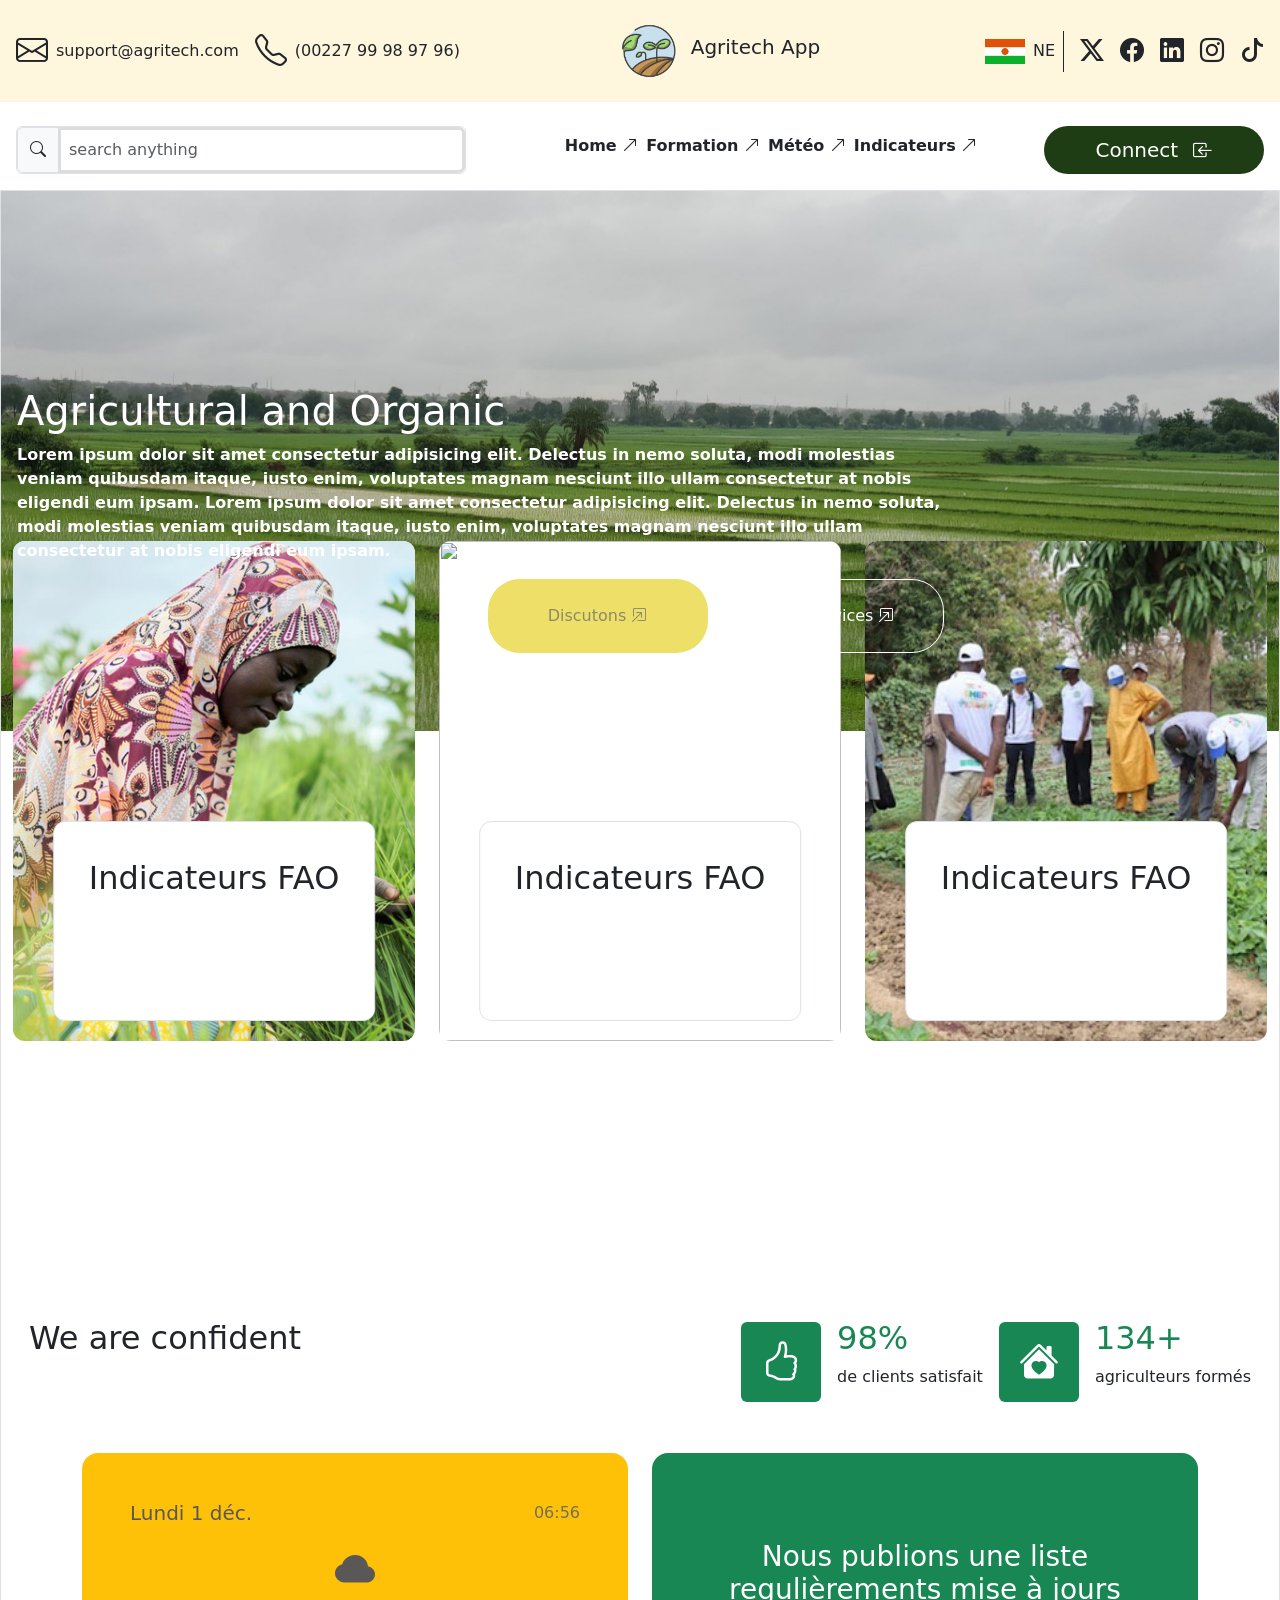
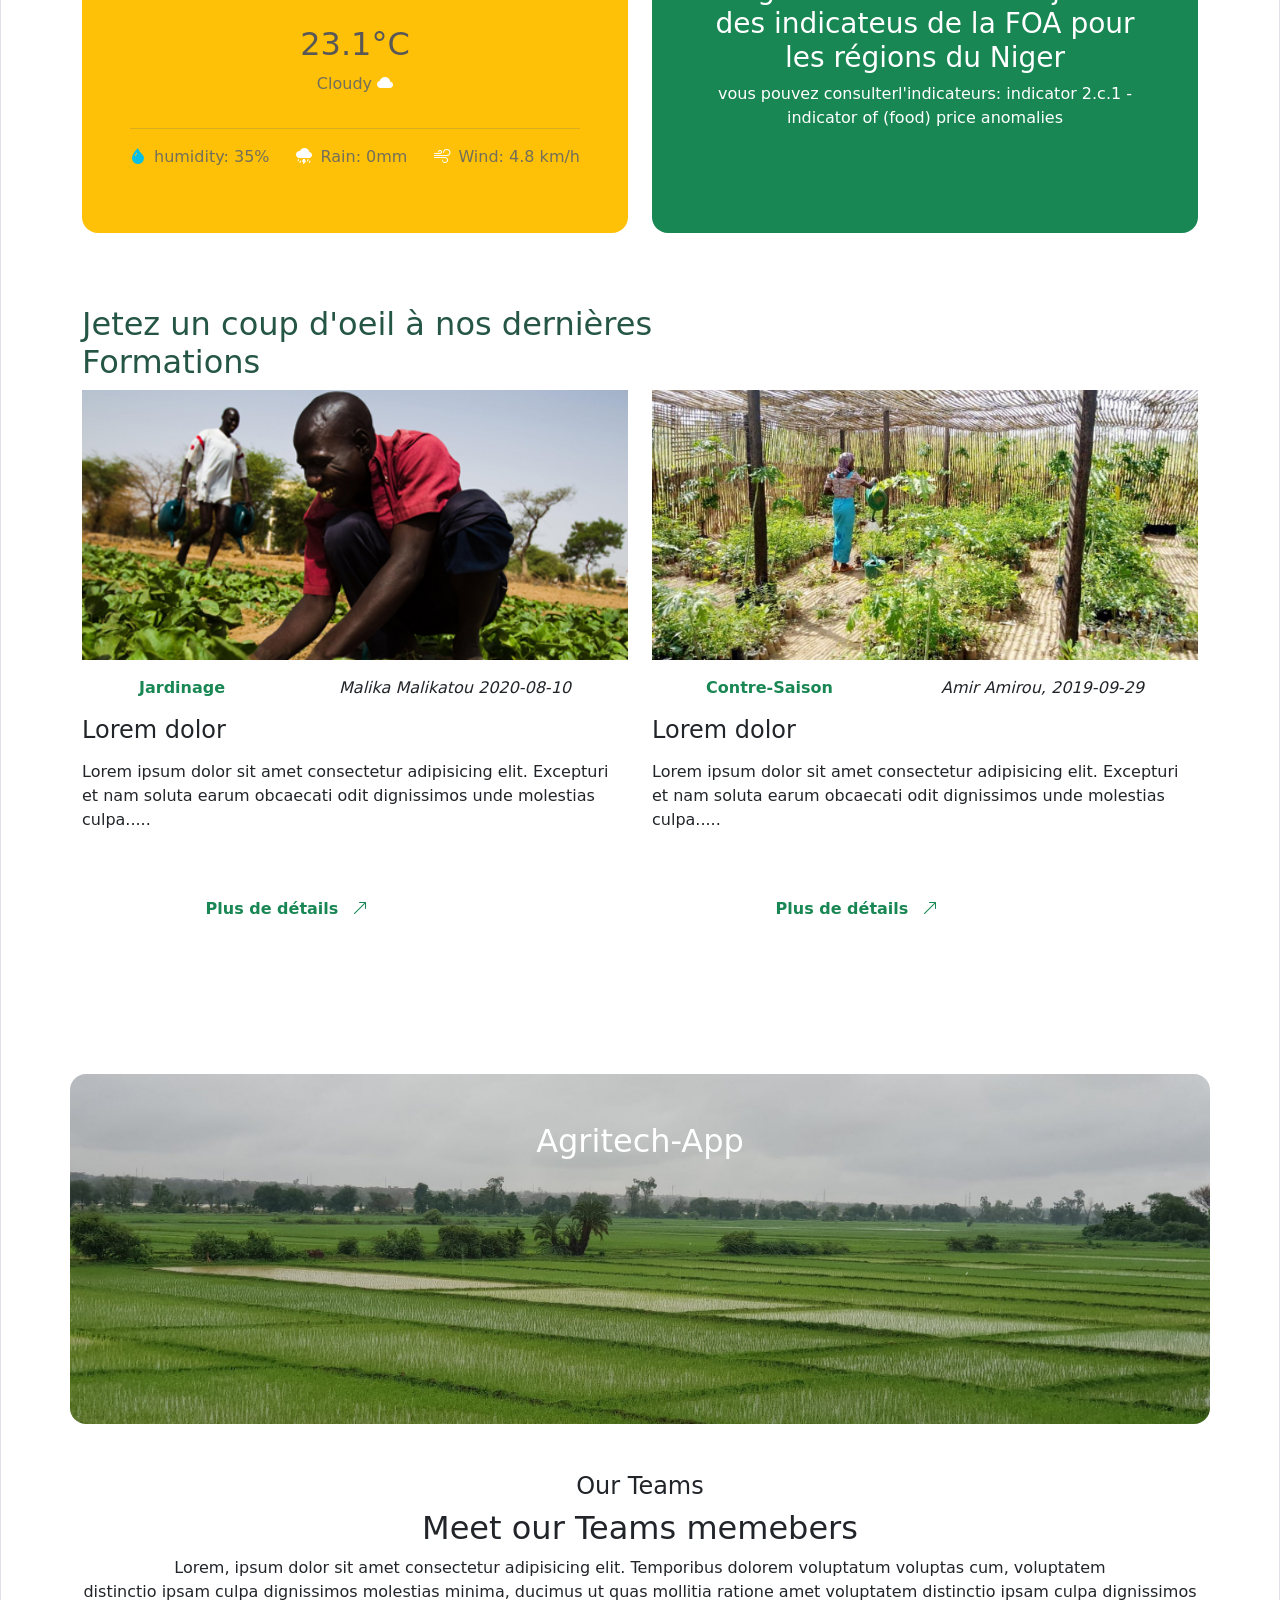
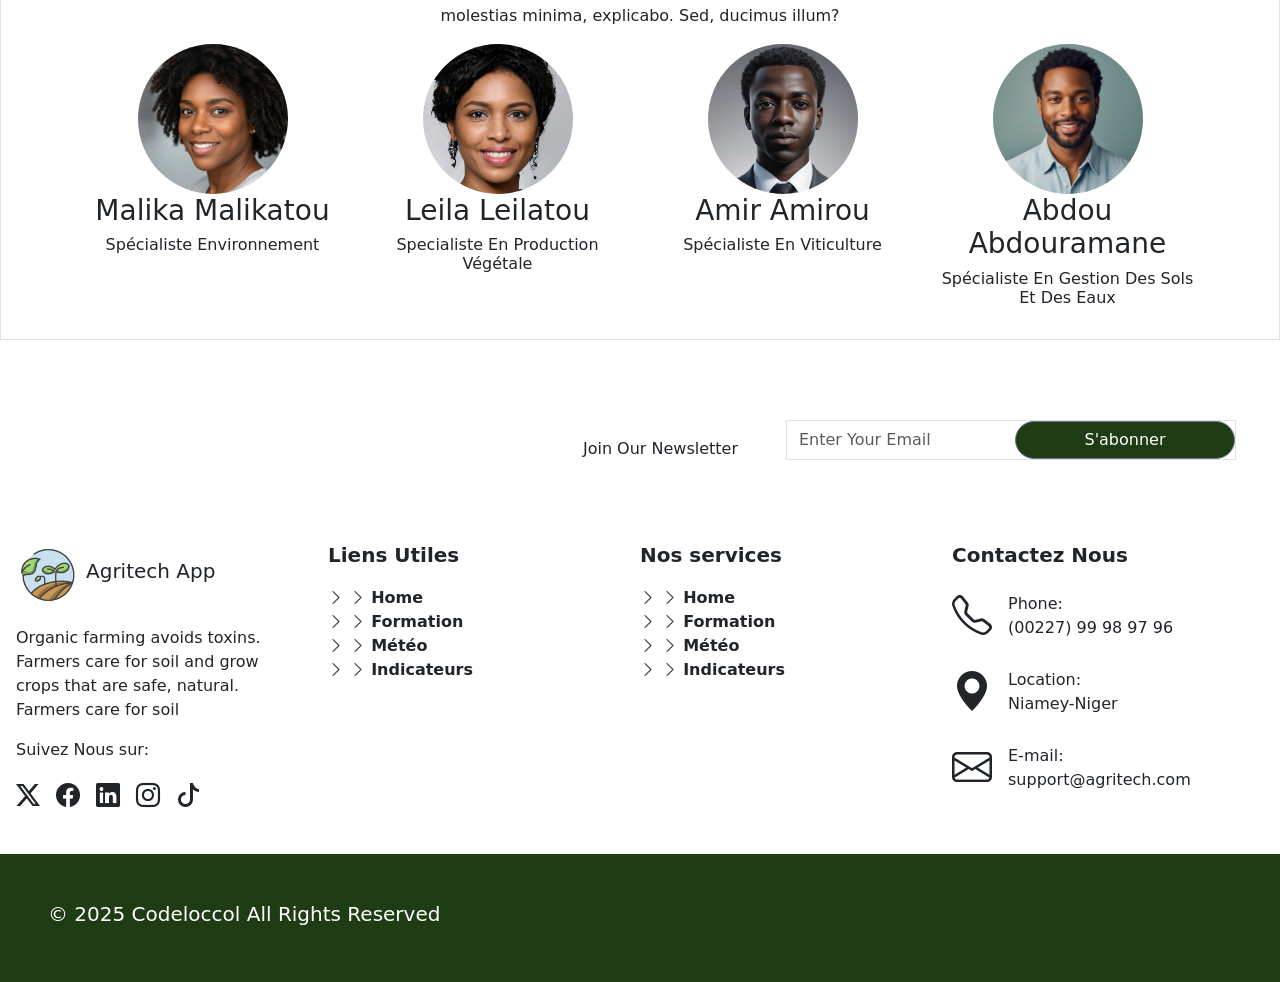
==== agritech.html @ db65aa08 "Agritech App" ====
<!DOCTYPE html>
<html lang="en">

<head>
    <meta charset="UTF-8">
    <meta name="viewport" content="width=device-width, initial-scale=1.0">
    <title>Agritech App</title>
    <link href="https://cdn.jsdelivr.net/npm/bootstrap@5.3.8/dist/css/bootstrap.min.css" rel="stylesheet"
        integrity="sha384-sRIl4kxILFvY47J16cr9ZwB07vP4J8+LH7qKQnuqkuIAvNWLzeN8tE5YBujZqJLB" crossorigin="anonymous">
    <link rel="stylesheet" href="./agritech.css">
    <link rel="stylesheet" href="https://cdn.jsdelivr.net/npm/bootstrap-icons@1.13.1/font/bootstrap-icons.min.css">
</head>

<body>
    <header class="container-fluid p-0">
        <section class="haut container-fluid d-none d-md-flex  justify-content-between align-items-center p-3">
            <div class="d-none d-lg-flex justify-content-center align-items-center gap-3">
                <div class="d-flex justify-content-center align-items-center">
                    <div class="d-flex justify-content-center align-items-center gap-2">
                        <div class="fs-2">
                            <i class="bi bi-envelope"></i>
                        </div>
                        <p class="m-0">support@agritech.com</p>
                    </div>
                </div>
                <div class="d-flex justify-content-center align-items-center">
                    <div class="d-flex justify-content-center align-items-center gap-2">
                        <i class="bi bi-telephone fs-2 "></i>
                        <p class="m-0">(00227 99 98 97 96)</p>
                    </div>
                </div>
            </div>
            <div class="d-flex justify-content-center align-items-center gap-1">
                <div class="image">
                    <img src="./agri-images/favico.png" alt="">
                </div>
                <h4 class="fs-5 fs-md-3 fs-lg-6">Agritech App</h4>
            </div>
            <div class="d-flex justify-content-center align-items-center gap-3 ">
                <div class="d-flex justify-content-center align-items-center gap-2 border-end border-dark p-2">
                    <div class="image1"><img src="./agri-images/Niger.png" alt=""></div>
                    <span>NE</span>
                </div>
                <div class="fs-4"><i class="bi bi-twitter-x"></i></div>
                <div class="fs-4"><i class="bi bi-facebook"></i></div>
                <div class="fs-4"><i class="bi bi-linkedin"></i></div>
                <div class="fs-4"><i class="bi bi-instagram"></i></div>
                <div class="fs-4"><i class="bi bi-tiktok"></i></div>
            </div>
        </section>
        <section class="container-fluid p-0 shadow-sm">
            <nav class="container-fluid navbar bg-body-tertiary fixed-top  d-sm-flex d-md-none d-lg-none">
                <div class="container-fluid">
                    <a class="navbar-brand m-auto" href="#">
                        <div class="d-flex justify-content-center align-items-center gap-1">
                            <div class="image">
                                <img src="./agri-images/favico.png" alt="">
                            </div>
                            <h4 class="fs-5 fs-md-3 fs-lg-6">Agritech App</h4>
                        </div>
                    </a>
                    <button class="navbar-toggler" type="button" data-bs-toggle="offcanvas"
                        data-bs-target="#offcanvasNavbar" aria-controls="offcanvasNavbar"
                        aria-label="Toggle navigation">
                        <span class="navbar-toggler-icon"></span>
                    </button>
                    <div class="offcanvas offcanvas-start" tabindex="-1" id="offcanvasNavbar"
                        aria-labelledby="offcanvasNavbarLabel">
                        <div class="offcanvas-header">
                            <div class="d-flex justify-content-center align-items-center gap-1">
                                <div class="image">
                                    <img src="./agri-images/favico.png" alt="">
                                </div>
                                <h4 class="fs-5 fs-md-3 fs-lg-6">Agritech App</h4>
                            </div>
                            <button type="button" class="btn-close" data-bs-dismiss="offcanvas"
                                aria-label="Close"></button>
                        </div>
                        <div class="offcanvas-body">
                            <div class="d-flex justify-content-center align-items-center">
                                <div class="d-grid gap-2 d-md-flex justify-content-md-end pt-2">
                                    <button class="btn rounded-5 p-2 " type="button">
                                        <span class="me-2 fs-5"> Connect </span>
                                        <span><i class="bi bi-box-arrow-in-left fs-5"></i></span>
                                    </button>
                                </div>
                            </div>
                            <hr>
                            <ul class=" m-0 fw-bolder  gap-2">
                                <li class="list-unstyled mt-3">
                                    <a href="#" class="text-decoration-none text-dark ">
                                        Home <i class="bi bi-arrow-up-right"></i>
                                    </a>
                                </li>
                                <li class="list-unstyled mt-3">
                                    <a href="formation.html" class="text-decoration-none text-dark ">
                                        Formation <i class="bi bi-arrow-up-right"></i>
                                    </a>
                                </li>
                                <li class="list-unstyled mt-3">
                                    <a href="#" class="text-decoration-none text-dark ">
                                        Météo <i class="bi bi-arrow-up-right"></i>
                                    </a>
                                </li>
                                <li class="list-unstyled mt-3">
                                    <a href="#" class="text-decoration-none text-dark ">
                                        Indicateurs <i class="bi bi-arrow-up-right"></i>
                                    </a>
                                </li>
                            </ul>
                            <hr>
                            <h3 class="d-flex justify-content-center align-items-center">Socials Links:</h3>
                            <div class="d-flex justify-content-center align-items-center gap-3 ">
                                <div
                                    class="d-flex justify-content-center align-items-center gap-2 border-end border-dark p-2">
                                    <div class="image1"><img src="./agri-images/Niger.png" alt=""></div>
                                    <span>NE</span>
                                </div>
                                <div class="fs-4"><i class="bi bi-twitter-x"></i></div>
                                <div class="fs-4"><i class="bi bi-facebook"></i></div>
                                <div class="fs-4"><i class="bi bi-linkedin"></i></div>
                                <div class="fs-4"><i class="bi bi-instagram"></i></div>
                                <div class="fs-4"><i class="bi bi-tiktok"></i></div>
                            </div>
                            <div class=" mt-5 fw-bolder">
                                <div class="d-flex justify-content-center align-items-center">
                                    <div class="d-flex justify-content-center align-items-center gap-2">
                                        <div class="fs-2">
                                            <i class="bi bi-envelope"></i>
                                        </div>
                                        <p class="m-0">support@agritech.com</p>
                                    </div>
                                </div>
                                <div class="d-flex justify-content-center align-items-center mt-3">
                                    <div class="d-flex justify-content-center align-items-center gap-2">
                                        <i class="bi bi-telephone fs-2 "></i>
                                        <p class="m-0">(00227 99 98 97 96)</p>
                                    </div>
                                </div>
                            </div>
                        </div>
                    </div>
                </div>
            </nav>
            <nav class="container-fluid navbar1 d-none d-md-flex  justify-content-between align-items-center p-3">
                <div class="  d-none d-lg-flex justify-content-center align-items-center pt-2 ">
                    <div class="input-group flex-nowrap rounded-start border rounded">
                        <span class="input-group-text" id="addon-wrapping"><i class="bi bi-search"></i></span>
                        <input type="text" class="form-control p-2 rounded-end shadow-none "
                            placeholder="search anything" aria-label="Username" aria-describedby="addon-wrapping">
                    </div>
                </div>
                <div class="d-flex justify-content-center align-items-center">
                    <ul class="d-flex justify-content-between align-items-center m-0 fw-bolder gap-2">
                        <li class="list-unstyled">
                            <a href="./agritech.html" class="text-decoration-none text-dark">
                                Home <i class="bi bi-arrow-up-right lien-anim"></i>
                            </a>
                        </li>
                        <li class="list-unstyled">
                            <a href="formation.html" class="text-decoration-none text-dark">
                                Formation <i class="bi bi-arrow-up-right lien-anim"></i>
                            </a>
                        </li>
                        <li class="list-unstyled">
                            <a href="#" class="text-decoration-none text-dark">
                                Météo <i class="bi bi-arrow-up-right lien-anim"></i>
                            </a>
                        </li>
                        <li class="list-unstyled">
                            <a href="#" class="text-decoration-none text-dark">
                                Indicateurs <i class="bi bi-arrow-up-right lien-anim"></i>
                            </a>
                        </li>
                    </ul>
                </div>

                <div class="d-flex justify-content-center align-items-center">
                    <div class="d-grid gap-2 d-md-flex justify-content-md-end pt-2">
                        <a href="./index.html">
                            <button class="btn rounded-5 p-2 " type="button">
                                <span class="me-2 fs-5"> Connect </span>
                                <span><i class="bi bi-box-arrow-in-left fs-5"></i></span>
                            </button>
                        </a>
                    </div>
                </div>
            </nav>
        </section>
    </header>


    <main class="container-fluid p-0 border">
        <!-- premiere-section -->
        <section class="container-fluid p-0 bg-photo text-white d-flex justify-content-start align-items-start ">
            <div class=" page-d-accueil p-3 fw-bolder w-75">
                <h1>Agricultural and Organic</h1>
                <p>
                    Lorem ipsum dolor sit amet consectetur adipisicing elit. Delectus in nemo soluta, modi molestias
                    veniam
                    quibusdam itaque, iusto enim, voluptates magnam nesciunt illo ullam consectetur at nobis eligendi
                    eum
                    ipsam.
                    Lorem ipsum dolor sit amet consectetur adipisicing elit. Delectus in nemo soluta, modi molestias
                    veniam
                    quibusdam itaque, iusto enim, voluptates magnam nesciunt illo ullam consectetur at nobis eligendi
                    eum
                    ipsam.
                </p>
                <div class="d-grid gap-2 d-flex justify-content-md-end fw-bolder ">
                    <button class="btn btn-home btn-primary bg-btn p-4 rounded-5 me-md-2 border-0"
                        type="button">Discutons <i class="bi bi-box-arrow-in-up-right"></i></button>
                    <button class="btn btn-home  p-4 rounded-5 border-white bg-transparent" type="button">Nos services
                        <i class="bi bi-box-arrow-in-up-right"></i></button>
                </div>
            </div>
        </section>
        <!-- deuxieme-section -->
        <section class="container-fluid  mb-0">
            <div class="row g-4 mt-5 mb-0 translate-middle-y">
                <h2 class="text-white fs-1 d-flex d-lg-none justify-content-center">Agritech App</h2>
                <!-- CARD 1 -->
                <div class="col-12 col-md-4 carde-image">
                    <div class="card border-0 position-relative card-blanc ">
                        <img src="./agri-images/FAO_Statistic_Landing.jpg" class="card-img-top " alt="">
                        <div
                            class="card-overlay d-flex justify-content-center flex-column align-items-center cacher border">
                            <div class="fs-4 text-success fw-bolder carde-icone">
                                <i class="bi bi-graph-up-arrow"></i>
                            </div>
                            <h2 class="mt-3">Indicateurs FAO</h2>
                            <p class="fs-6 carde-icone">Lorem ipsum dolor sit amet consectetur adipisicing elit.
                                Consequatur, eaque?</p>
                            <div class="text-start carde-icone">
                                <a href="./voir-plus.html">
                                    <button type="button" class="btn btn1 text-success fw-bolder  w-100  p-3 ">
                                        <span class="me-2 text-start">Plus de détails</span>
                                        <i class="bi bi-arrow-up-right"></i>
                                    </button>
                                </a>
                            </div>
                        </div>
                    </div>
                </div>

                <!-- CARD 2 -->
                <div class="col-12 col-md-4 carde-image">
                    <div class="card border-0 position-relative card-blanc ">
                        <img src="./agri-images/Météo_Landing.jpg" class="card-img-top " alt="">
                        <div
                            class="card-overlay d-flex justify-content-center flex-column align-items-center cacher border">
                            <div class="fs-4 text-success fw-bolder carde-icone">
                                <i class="bi bi-graph-up-arrow"></i>
                            </div>
                            <h2 class="mt-3">Indicateurs FAO</h2>
                            <p class="fs-6 carde-icone">Lorem ipsum dolor sit amet consectetur adipisicing elit.
                                Consequatur, eaque?</p>
                            <div class="text-start carde-icone">
                                <a href="./voir-plus.html">
                                    <button type="button" class="btn btn1 text-success fw-bolder  w-100  p-3 ">
                                        <span class="me-2 text-start">Plus de détails</span>
                                        <i class="bi bi-arrow-up-right"></i>
                                    </button>
                                </a>
                            </div>
                        </div>
                    </div>
                </div>

                <!-- CARD 3 -->
                <div class="col-12 col-md-4 carde-image">
                    <div class="card border-0 position-relative card-blanc ">
                        <img src="./agri-images/Formation_Landing.jpg" class="card-img-top " alt="">
                        <div
                            class="card-overlay d-flex justify-content-center flex-column align-items-center cacher border">
                            <div class="fs-4 text-success fw-bolder carde-icone">
                                <i class="bi bi-graph-up-arrow"></i>
                            </div>
                            <h2 class="mt-3">Indicateurs FAO</h2>
                            <p class="fs-6 carde-icone">Lorem ipsum dolor sit amet consectetur adipisicing elit.
                                Consequatur, eaque?</p>
                            <div class="text-start carde-icone">
                                <a href="./voir-plus.html">
                                    <button type="button" class="btn btn1 text-success fw-bolder  w-100  p-3 ">
                                        <span class="me-2 text-start">Plus de détails</span>
                                        <i class="bi bi-arrow-up-right"></i>
                                    </button>
                                </a>
                            </div>
                        </div>
                    </div>
                </div>

            </div>
            <div class="container-fluid p-3">
                <div class="d-flex justify-content-between align-items-start mb-5">
                    <h2>We are confident</h2>
                    <div class="d-flex justify-content-center align-items-center gap-3 border-0">
                        <div class="d-flex justify-content-center align-items-center gap-3 ">
                            <div
                                class=" petite-card d-flex justify-content-center align-items-center bg-success p-4 rounded-2 border-0 fs-1 text-white">
                                <i class="bi bi-hand-thumbs-up"></i>
                            </div>
                            <div class="satisfaction">
                                <h2 class="text-success">98%</h2>
                                <p>de clients satisfait</p>
                            </div>
                        </div>
                        <div class="d-flex justify-content-center align-items-center gap-3 ">
                            <div
                                class=" petite-card d-flex justify-content-center align-items-center bg-success p-4 rounded-2 border-0 fs-1 text-white">
                                <i class="bi bi-house-heart-fill"></i>
                            </div>
                            <div class="satisfaction">
                                <h2 class="text-success">134+</h2>
                                <p>agriculteurs formés</p>
                            </div>
                        </div>
                    </div>
                </div>

                <div class="container">
                    <div class="row h-100">
                        <div class="col-12 col-lg-6 mb-4">
                            <div class="bg-warning card-jaune p-5 rounded-4 h-100">
                                <div class="d-flex justify-content-between align-items-start">
                                    <h5>Lundi 1 déc.</h5>
                                    <p>06:56</p>
                                </div>
                                <div class="d-flex flex-column justify-content-center align-items-center">
                                    <div class="mb-4 icone fs-1"><i class="bi bi-cloud-fill"></i></div>
                                    <h2>23.1°C</h2>
                                    <p>Cloudy <span><i class="bi bi-cloud-fill text-white"></i></span></p>
                                </div>
                                <hr>
                                <div class="d-flex justify-content-between align-items-center">
                                    <p><span class="me-2"><i class="bi bi-droplet-fill icone1"></i></span>humidity: 35%
                                    </p>
                                    <p><span class="me-2"><i
                                                class="bi bi-cloud-lightning-rain-fill text-white"></i></span>Rain: 0mm
                                    </p>
                                    <p><span class="me-2"><i class="bi bi-wind text-white"></i></span>Wind: 4.8 km/h</p>
                                </div>
                            </div>
                        </div>

                        <div class="col-12 col-lg-6 mb-4">
                            <div
                                class="bg-success p-5 rounded-4 text-center h-100 d-flex flex-column justify-content-center align-items-center text-white">
                                <h3>Nous publions une liste regulièrements mise à jours des indicateus de la FOA pour
                                    les régions du Niger</h3>
                                <p>vous pouvez consulterl'indicateurs: indicator 2.c.1 - indicator of (food) price
                                    anomalies</p>
                            </div>
                        </div>
                    </div>
                    <div class="row mb-5">
                        <h2 class="mt-5 text-color">Jetez un coup d'oeil à nos dernières <br>Formations</h2>
                        <div class="col-12 col-lg-6 mb-4">
                            <div class="card border-0 h-100 ">
                                <img src="./agri-images/Blog-img-1.jpg" class="card-img-top1" alt="image">
                                <div class="text-start">
                                    <div class="d-flex text-start justify-content-around mt-3 align-items-start">
                                        <p class="text-success fw-bolder">Jardinage</p>
                                        <p class="fst-italic">Malika Malikatou 2020-08-10</p>
                                    </div>
                                    <h4 class="mt-3 mb-3 text-start">Lorem dolor</h4>
                                    <p class="text-start">Lorem ipsum dolor sit amet consectetur adipisicing elit.
                                        Excepturi et nam soluta
                                        earum obcaecati odit dignissimos unde molestias culpa.....</p>
                                </div>
                                <div class="text-start">
                                    <a href="./voir-plus.html">
                                        <button type="button" class="btn btn1 text-success fw-bolder  w-75  p-3 mt-5">
                                            <span class="me-2 text-start">Plus de détails</span>
                                            <i class="bi bi-arrow-up-right"></i>
                                        </button>
                                    </a>
                                </div>
                            </div>
                        </div>
                        <div class="col-12 col-lg-6 mb-4">
                            <div class="card border-0 h-100 ">
                                <img src="./agri-images/Blog-img-9.jpg" class="card-img-top1" alt="image">
                                <div class="text-start">
                                    <div class="d-flex text-start justify-content-around mt-3 align-items-start">
                                        <p class="text-success fw-bolder">Contre-Saison</p>
                                        <p class="fst-italic">Amir Amirou, 2019-09-29</p>
                                    </div>
                                    <h4 class="mt-3 mb-3 text-start">Lorem dolor</h4>
                                    <p class="text-start">Lorem ipsum dolor sit amet consectetur adipisicing elit.
                                        Excepturi et nam soluta
                                        earum obcaecati odit dignissimos unde molestias culpa.....</p>
                                </div>
                                <div class="text-start">
                                    <a href="./voir-plus.html">
                                        <button type="button" class="btn btn1 text-success fw-bolder  w-75  p-3 mt-5">
                                            <span class="me-2 text-start">Plus de détails</span>
                                            <i class="bi bi-arrow-up-right"></i>
                                        </button>
                                    </a>
                                </div>
                            </div>
                        </div>
                    </div>
                </div>
            </div>
        </section>
        <!--troisime-section -->
        <section
            class="mt-5 main-section1 container d-flex justify-content-center align-items- rounded-4 text-white position-relative"
            style="height: 350px; background-color:#1F3D15;">
            <div class="text-section1 text-center mt-5">
                <h2>Agritech-App</h2>
            </div>
        </section>
        <!-- quatrième section -->
        <section class="container">
            <div class=" text-center mt-5">
                <h4>Our Teams</h4>
                <h2>Meet our Teams memebers</h2>
                <p>Lorem, ipsum dolor sit amet consectetur adipisicing elit. Temporibus dolorem voluptatum voluptas cum,
                    voluptatem <br>distinctio ipsam culpa dignissimos molestias minima, ducimus ut quas mollitia ratione
                    amet voluptatem distinctio ipsam culpa dignissimos <br> molestias minima,
                    explicabo. Sed, ducimus illum?</p>
            </div>
            <div class="row">
                <div class="col-12 col-md-6 col-lg-3 mb-4">
                    <div class=" text-center">
                        <div class="image-malika d-flex flex-column justify-content-center align-items-center ">
                            <img src="./agri-images/avatar-1.png" class="rounded-circle img-fluid"
                                alt="Malika Malikatou">
                        </div>
                        <h3 class="text-capitalize">Malika Malikatou</h3>
                        <h6 class="text-capitalize">Spécialiste Environnement</h6>
                    </div>
                </div>
                <div class="col-12 col-md-6 col-lg-3 mb-4">
                    <div class=" text-center">
                        <div class="image-malika d-flex flex-column justify-content-center align-items-center ">
                            <img src="./agri-images/avatar-4.jpeg" class="rounded-circle img-fluid"
                                alt="Malika Malikatou">
                        </div>
                        <h3 class="text-capitalize">Leila Leilatou</h3>
                        <h6 class="text-capitalize">specialiste en production végétale</h6>
                    </div>
                </div>
                <div class="col-12 col-md-6 col-lg-3 mb-4">
                    <div class=" text-center">
                        <div class="image-malika d-flex flex-column justify-content-center align-items-center ">
                            <img src="./agri-images/avatar-2.jpg" class="rounded-circle img-fluid"
                                alt="Malika Malikatou">
                        </div>
                        <h3 class="text-capitalize">Amir Amirou</h3>
                        <h6 class="text-capitalize">spécialiste en viticulture</h6>
                    </div>
                </div>
                <div class="col-12 col-md-6 col-lg-3 mb-4">
                    <div class=" text-center">
                        <div class="image-malika d-flex flex-column justify-content-center align-items-center ">
                            <img src="./agri-images/avatar-3.png" class="rounded-circle img-fluid"
                                alt="Malika Malikatou">
                        </div>
                        <h3 class="text-capitalize">Abdou Abdouramane</h3>
                        <h6 class="text-capitalize">Spécialiste en gestion des sols et des eaux</h6>
                    </div>
                </div>

            </div>
        </section>


    </main>



    <footer class="container-fluid p-0 ">
        <section class="container-fluid p-3 ">
            <div class="container-fluid p-3 mt-5">
                <div
                    class="container-fluid d-flex flex-column flex-md-row justify-content-end align-items-center gap-3 gap-md-5 me-md-5">

                    <h6 class="mb-2 mb-md-0">Join Our Newsletter</h6>

                    <div class="input-group mb-3 border">
                        <input type="email" class="form-control shadow-none border-0" placeholder="Enter Your Email">
                        <button class="btn btn-outline-secondary rounded-5 px-3" type="button">S'abonner</button>
                    </div>

                </div>
            </div>

            <!-- <div class="container-fluid border p-0"> -->
            <div class="container-fluid p-0 row mt-5">
                <div class="col-12 col-md-6 col-lg-3 ">
                    <div class="d-flex justify-content-start align-items-center w-100
                        col-12 col-md-6 col-lg-3 fw-bolder fs-5 mb-3 p-0">
                        <div class="image">
                            <img src="./agri-images/favico.png" alt="">
                        </div>
                        <h4 class="fs-5 fs-md-3 fs-lg-6">Agritech App</h4>
                    </div>
                    <p>Organic farming avoids toxins. Farmers care for soil and grow crops that are safe, natural.
                        Farmers care for soil</p>
                    <p>Suivez Nous sur:</p>
                    <div class="d-flex gap-3 fs-4 mb-4">
                        <i class="bi bi-twitter-x"></i>
                        <i class="bi bi-facebook"></i>
                        <i class="bi bi-linkedin"></i>
                        <i class="bi bi-instagram"></i>
                        <i class="bi bi-tiktok"></i>
                    </div>
                </div>

                <div class="col-12 col-md-6 col-lg-3">
                    <div class="col-12 col-md-6 col-lg-3 fw-bolder fs-5 mb-3 w-100">Liens Utiles</div>

                    <ul class="fw-bolder p-0">
                        <li class="list-unstyled p-0">
                            <a href="#" class="text-decoration-none text-dark">
                                <i class="bi bi-chevron-right"></i>
                                <i class="bi bi-chevron-right"></i>
                                Home
                            </a>
                        </li>
                        <li class="list-unstyled">
                            <a href="#" class="text-decoration-none text-dark">
                                <i class="bi bi-chevron-right"></i>
                                <i class="bi bi-chevron-right"></i>
                                Formation
                            </a>
                        </li>
                        <li class="list-unstyled">
                            <a href="#" class="text-decoration-none text-dark">
                                <i class="bi bi-chevron-right"></i>
                                <i class="bi bi-chevron-right"></i>
                                Météo
                            </a>
                        </li>
                        <li class="list-unstyled">
                            <a href="#" class="text-decoration-none text-dark">
                                <i class="bi bi-chevron-right"></i>
                                <i class="bi bi-chevron-right"></i>
                                Indicateurs
                            </a>
                        </li>
                    </ul>
                </div>

                <div class="col-12 col-md-6 col-lg-3">
                    <div class="col-12 col-md-6 col-lg-3 fw-bolder fs-5 mb-3 w-100">Nos services</div>

                    <ul class="fw-bolder p-0">
                        <li class="list-unstyled p-0">
                            <a href="#" class="text-decoration-none text-dark">
                                <i class="bi bi-chevron-right"></i>
                                <i class="bi bi-chevron-right"></i>
                                Home
                            </a>
                        </li>
                        <li class="list-unstyled">
                            <a href="#" class="text-decoration-none text-dark">
                                <i class="bi bi-chevron-right"></i>
                                <i class="bi bi-chevron-right"></i>
                                Formation
                            </a>
                        </li>
                        <li class="list-unstyled">
                            <a href="#" class="text-decoration-none text-dark">
                                <i class="bi bi-chevron-right"></i>
                                <i class="bi bi-chevron-right"></i>
                                Météo
                            </a>
                        </li>
                        <li class="list-unstyled">
                            <a href="#" class="text-decoration-none text-dark">
                                <i class="bi bi-chevron-right"></i>
                                <i class="bi bi-chevron-right"></i>
                                Indicateurs
                            </a>
                        </li>
                    </ul>
                </div>

                <div class="col-12 col-md-6 col-lg-3">
                    <div class="col-12 col-md-6 col-lg-3 fw-bolder fs-5 mb-3 w-100">Contactez Nous</div>

                    <div class="d-flex align-items-center gap-3 mb-3">
                        <div class="fw-bolder fs-1"><i class="bi bi-telephone"></i></div>
                        <div>
                            <div>Phone:</div>
                            <div>(00227) 99 98 97 96</div>
                        </div>
                    </div>
                    <div class="d-flex align-items-center gap-3 mb-3">
                        <div class="fw-bolder fs-1"><i class="bi bi-geo-alt-fill"></i></div>
                        <div>
                            <div>Location:</div>
                            <div>Niamey-Niger</div>
                        </div>
                    </div>
                    <div class="d-flex align-items-center gap-3">
                        <div class="fw-bolder fs-1"><i class="bi bi-envelope"></i></div>
                        <div>
                            <div>E-mail:</div>
                            <div>support@agritech.com</div>
                        </div>
                    </div>
                </div>
            </div>
            <!-- </div> -->

        </section>
        <section class="footer-section2 container-fluid p-0  p-2 p-md-5 text-white fs-6 fs-md-5 fs-lg-1">
            <h5>&copy; 2025 Codeloccol All Rights Reserved </h5>
        </section>
    </footer>















































    <script src="https://cdn.jsdelivr.net/npm/bootstrap@5.3.8/dist/js/bootstrap.bundle.min.js"
        integrity="sha384-FKyoEForCGlyvwx9Hj09JcYn3nv7wiPVlz7YYwJrWVcXK/BmnVDxM+D2scQbITxI"
        crossorigin="anonymous"></script>
</body>

</html>
---- agritech.css ----
* {
    padding: 0;
    margin: 0;
    box-sizing: border-box;
}

/* navbar */
.lien-anim {
    /* nécessaire pour translate */
    display: inline-block;
    transition: transform 0.3s ease;
}

.lien-anim:hover {
    transform: translateX(4px);
    /* monte le lien */
}


/* home page */
.image img {
    width: 70px;
    height: 70px;
    border-radius: 50px;
}

.haut {
    background-color: #FEF7DE;
}

.image1 img {
    width: 40px;
    height: 25px;
}

.btn {
    background-color: #1F3D15;
    width: 220px;
    color: white;
}

.btn1 {
    background-color: #fff;
}
.input-group {
    width: 450px;
}

.form-control,
.form-control input {
    width: 450px;
    outline: none;
    border: solid #ddd;
}

.ensemble-d-input {
    width: 500px;
}

.footer-section2 {
    background-color: #1F3D15;
}

.footer-section2:hover {
    background-color: #29551c;
    /* un peu plus clair */

}

.bg-photo {
    background-image: url("./agri-images/Home\ Carroussel.jpg");
    background-size: cover;
    background-position: center;
    background-repeat: no-repeat;
    height: 60vh;
    position: relative;
    overflow: hidden;
}

.bg-btn,
.card-profil {
    background-color: #EEDF68;
    color: #8B8B6A;
}

.bg-btn:hover {
    background-color: #EEDF68;
    color: #8B8B6A;
}
/* mains styles */
.page-d-accueil {
    margin-top: 180px;
    position: relative;
    z-index: 2;
}

/* Style des cardes-image */
.carde-image .card {
    overflow: hidden;
    border-radius: 12px;
}

.carde-image img {
    height: 500px;
    object-fit: cover;
    width: 100%;
}

/* Texte blanc au-dessus de l'image */
.carde-image .card-overlay {
    position: absolute;
    bottom: 20px;
    left: 50%;
    transform: translateX(-50%);
    width: 80%;
    height: 200px;
    padding: 15px;
    background: white;
    border-radius: 12px;
    font-weight: 700;
    text-align: center;
    font-size: 1.3rem;
    transition: 0.5s ;
}

.position-absolute {
    bottom: 10px;
    top: 60%;
}

.petite-card {
    width: 80px;
    height: 80px;
}

.card-jaune {
    background-color: #EFDF68;
    color: #736f5a;
}

.card-jaune .icone,
.card-jaune h2,
.card-jaune h5 {
    color: #5A5856;
}

.icone1 {
    color: #07BFE5;
}

.text-color {
    color: #245545;
}
/* la partir formation */
.accueil-formation {
    margin: 40px;
}

.main-section1 {
    background-image: url("./agri-images/Home\ Carroussel.jpg");
    background-size: cover;
    background-position: center;
    background-repeat: no-repeat;
    height: 30vh;
    position: relative;
}


.card-img-top, .card-img-top1 {
    object-fit: cover;
    height: 30vh;
    width: 100%;
    transition:0.3s ;
}
.card-img-top1:hover{
    /* zoom léger */
    transform:  scaley(1.02);
    /* assombrit légèrement l’image */
    filter: brightness(0.7);
}


.card-cercle {
    width: 100px;
    height: 100px;
    background-color: #EEDF68;
    bottom: 50%;
    top: 45%;
    left: 30px;
    color: #8B8B6A;
    display: flex;
    flex-direction: column;
    justify-content: center;
    align-items: center;
    font-weight: bold;
}

.btn-custom {
    background-color: #1F3D15;
    color: white;
}

.bg-photo::before,
.main-section1::before {
    content: "";
    position: absolute;
    inset: 0.7;
    background: inherit;
    filter: blur(2px);
    transform: scale(1.1);
}

.main-section1,
.main-section2 {
    width: 90%;
    margin: auto;
}

.text-section1 {
    position: relative;
    z-index: 2;
}

.card h4,
.card p {
    margin: 0;
}
/* image-hover */
.card-img-top {
    transition: transform 0.4s ease, filter 0.4s ease;
}

/* Effet au survol */
.card-img-top:hover {
    /* zoom léger */
    transform: rotate(8deg) scale(1.2);
}
.card-blanc:hover .card-overlay{
    height: 350px;
}

.card-blanc:hover .carde-icone{
    opacity: 1;
    transform: translateY(0);
}
/* Main style */

/* la partir voir plus */

.card-profil {
    background-color: #EEDF68;
    color: #8B8B6A;
    padding: 2rem;
}

.card-categorie {
    background-color: #E3E6E7;
    padding: 2rem;
    margin-top: 2rem;
}

.image-malika img {
    width: 150px;
    height: 150px;
    object-fit: cover;
}

.card-title,
.social-media,
.card-sous-titre,
.la-couleur {
    color: #5B585C;
}

.social-media i {
    font-size: 1.5rem;
    cursor: pointer;
    transition: transform 0.3s;
}

.social-media i:hover {
    transform: scale(1.2);
    color: #1F3D15;
}

.la-couleur {
    line-height: 1.6;
}

.couleur1 {
    color: #BDC0BE;
}

.couleur2 {
    color: #777874;
}

.commentaire {
    border-top: solid#89bbb0 !important;
    border-bottom: solid#AECEC7 !important;
    /* border: solid; */
}

.les-input {
    background-color: #EAEEEF;
}



@media (max-width:1024px) {
    .input-group {
        width: 300px;
    }

    .btn {
        width: 150px;
    }

    .disparution {
        display: none;
    }

    .btn-home {
        width: 200px;
    }

}
@media (min-width:769px) {
   
   .carde-icone{
    opacity: 0;
    transition: 0.3s;
}
}
@media (max-width:768px) {
    .translate-middle-y {
        transform: translateY(-250px) !important;
    }
    .cacher{
        height: 100% !important;
        width: 100% !important;
        bottom: 0 !important;
    }
}


@media (max-width: 576px) {

    .card-profil,
    .card-categorie {
        padding: 1rem;
    }

    .card-title {
        margin-top: 1rem !important;
    }

    .card-text {
        font-size: 0.9rem !important;
    }

    .social-media i {
        font-size: 1.2rem;
    }

    .col-7 {
        width: 90% !important;
    }

    .w-75 {
        width: 80% !important;
    }

    .w-75 .btn {
        font-size: 10px !important;
    }

    .translate-middle-y {
        transform: translateY(-200px) !important;
    }

    .petite-card {
        width: auto;
        height: auto;
        font-size: 1.5rem !important;
    }

    .d-flex .satisfaction h2 {

        font-size: 16px !important;
    }

    .d-flex .satisfaction P {

        font-size: 8px !important;
    }

    /* .btn-home{
        width: 10px;
        
    } */

}

@media (max-width:425px) {
    .input-group {
        width: 150px;
    }

}
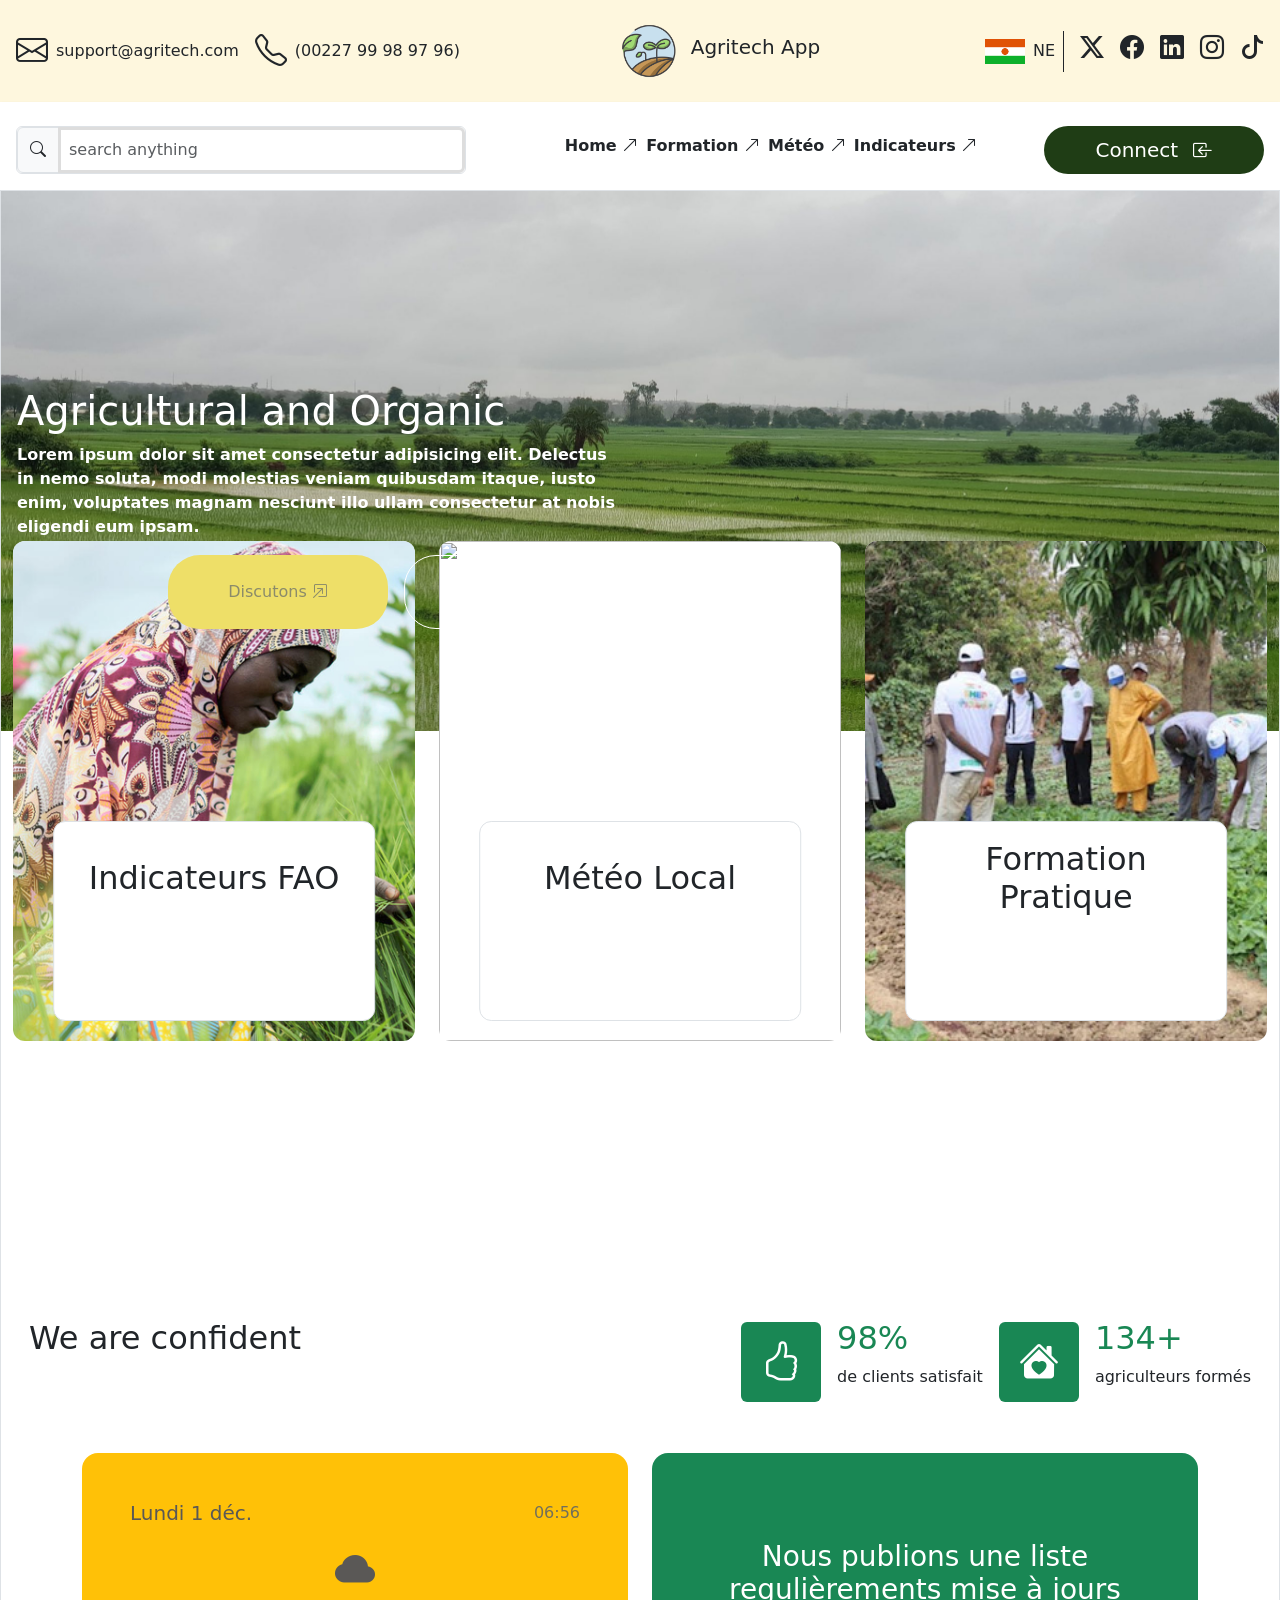
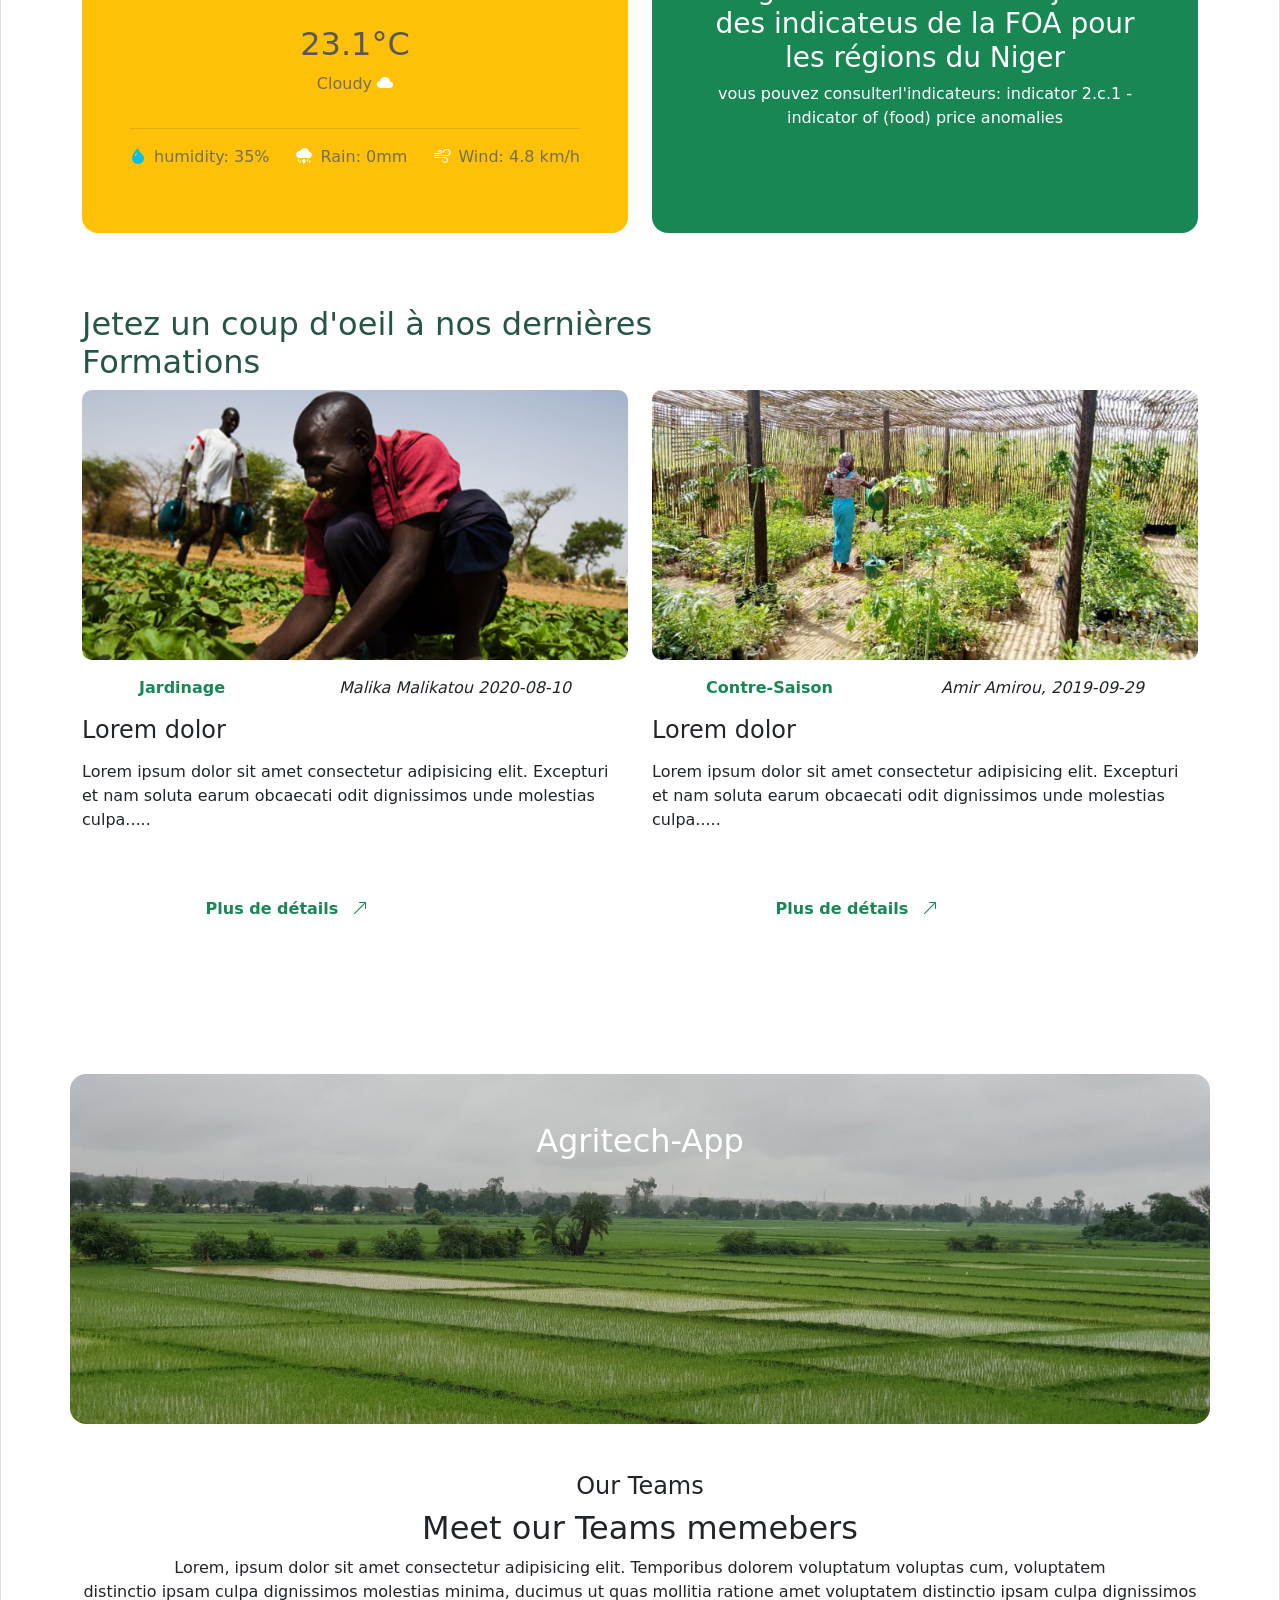
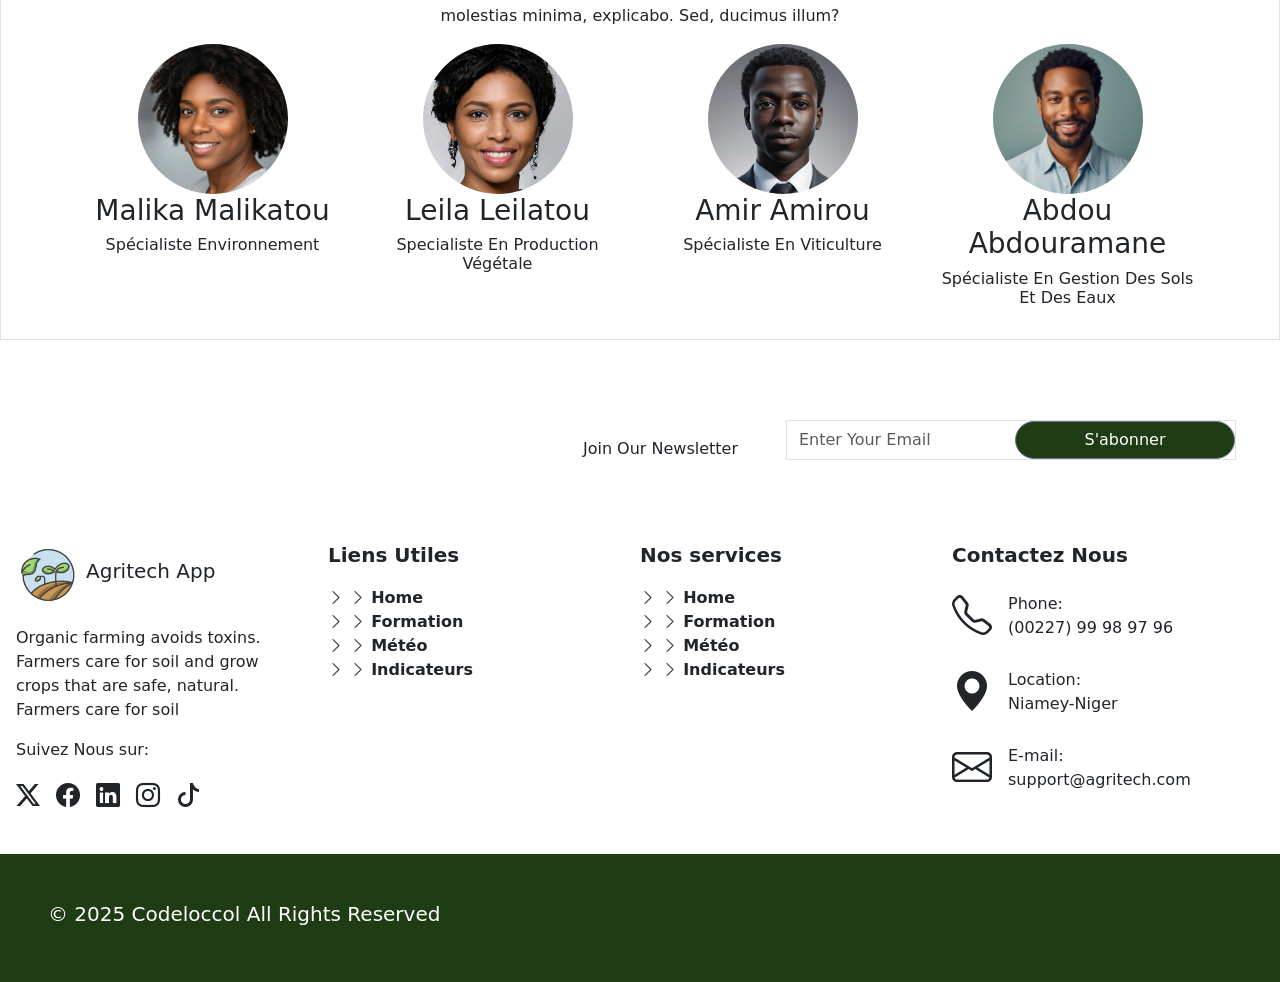
==== commit 8cda1056: "Agritech App" ====
--- a/agritech.html
+++ b/agritech.html
@@ -36,17 +36,18 @@
                 </div>
                 <h4 class="fs-5 fs-md-3 fs-lg-6">Agritech App</h4>
             </div>
-            <div class="d-flex justify-content-center align-items-center gap-3 ">
+            <div class="d-flex justify-content-center align-items-center gap-3">
                 <div class="d-flex justify-content-center align-items-center gap-2 border-end border-dark p-2">
                     <div class="image1"><img src="./agri-images/Niger.png" alt=""></div>
                     <span>NE</span>
                 </div>
-                <div class="fs-4"><i class="bi bi-twitter-x"></i></div>
-                <div class="fs-4"><i class="bi bi-facebook"></i></div>
-                <div class="fs-4"><i class="bi bi-linkedin"></i></div>
-                <div class="fs-4"><i class="bi bi-instagram"></i></div>
-                <div class="fs-4"><i class="bi bi-tiktok"></i></div>
-            </div>
+                <div class="fs-4 social-media1"><i class="bi bi-twitter-x"></i></div>
+                <div class="fs-4 social-media1"><i class="bi bi-facebook"></i></div>
+                <div class="fs-4 social-media1"><i class="bi bi-linkedin"></i></div>
+                <div class="fs-4 social-media1"><i class="bi bi-instagram"></i></div>
+                <div class="fs-4 social-media1"><i class="bi bi-tiktok"></i></div>
+            </div>
+
         </section>
         <section class="container-fluid p-0 shadow-sm">
             <nav class="container-fluid navbar bg-body-tertiary fixed-top  d-sm-flex d-md-none d-lg-none">
@@ -176,9 +177,9 @@
                 </div>
 
                 <div class="d-flex justify-content-center align-items-center">
-                    <div class="d-grid gap-2 d-md-flex justify-content-md-end pt-2">
+                    <div class="d-grid gap-2 d-md-flex justify-content-md-end pt-2 ">
                         <a href="./index.html">
-                            <button class="btn rounded-5 p-2 " type="button">
+                            <button class="btn btn-button rounded-5 p-2 " type="button">
                                 <span class="me-2 fs-5"> Connect </span>
                                 <span><i class="bi bi-box-arrow-in-left fs-5"></i></span>
                             </button>
@@ -193,14 +194,9 @@
     <main class="container-fluid p-0 border">
         <!-- premiere-section -->
         <section class="container-fluid p-0 bg-photo text-white d-flex justify-content-start align-items-start ">
-            <div class=" page-d-accueil p-3 fw-bolder w-75">
+            <div class=" page-d-accueil p-3 fw-bolder w-50">
                 <h1>Agricultural and Organic</h1>
                 <p>
-                    Lorem ipsum dolor sit amet consectetur adipisicing elit. Delectus in nemo soluta, modi molestias
-                    veniam
-                    quibusdam itaque, iusto enim, voluptates magnam nesciunt illo ullam consectetur at nobis eligendi
-                    eum
-                    ipsam.
                     Lorem ipsum dolor sit amet consectetur adipisicing elit. Delectus in nemo soluta, modi molestias
                     veniam
                     quibusdam itaque, iusto enim, voluptates magnam nesciunt illo ullam consectetur at nobis eligendi
@@ -252,7 +248,7 @@
                             <div class="fs-4 text-success fw-bolder carde-icone">
                                 <i class="bi bi-graph-up-arrow"></i>
                             </div>
-                            <h2 class="mt-3">Indicateurs FAO</h2>
+                            <h2 class="mt-3">Météo Local</h2>
                             <p class="fs-6 carde-icone">Lorem ipsum dolor sit amet consectetur adipisicing elit.
                                 Consequatur, eaque?</p>
                             <div class="text-start carde-icone">
@@ -276,7 +272,7 @@
                             <div class="fs-4 text-success fw-bolder carde-icone">
                                 <i class="bi bi-graph-up-arrow"></i>
                             </div>
-                            <h2 class="mt-3">Indicateurs FAO</h2>
+                            <h2 class="mt-3">Formation Pratique</h2>
                             <p class="fs-6 carde-icone">Lorem ipsum dolor sit amet consectetur adipisicing elit.
                                 Consequatur, eaque?</p>
                             <div class="text-start carde-icone">
@@ -484,7 +480,7 @@
 
                     <div class="input-group mb-3 border">
                         <input type="email" class="form-control shadow-none border-0" placeholder="Enter Your Email">
-                        <button class="btn btn-outline-secondary rounded-5 px-3" type="button">S'abonner</button>
+                        <button class="btn btn-outline-secondary btn-button rounded-5 px-3" type="button">S'abonner</button>
                     </div>
 
                 </div>
--- a/agritech.css
+++ b/agritech.css
@@ -42,6 +42,11 @@
 .btn1 {
     background-color: #fff;
 }
+.btn1:hover {
+    background-color:#1D3D13;
+    color: #fff !important;
+    border-radius: 30px;
+}
 .input-group {
     width: 450px;
 }
@@ -57,12 +62,13 @@
     width: 500px;
 }
 
-.footer-section2 {
+.footer-section2, .btn-button {
     background-color: #1F3D15;
 }
 
-.footer-section2:hover {
+.footer-section2:hover, .btn-button:hover {
     background-color: #29551c;
+    color: #fff !important;
     /* un peu plus clair */
 
 }
@@ -171,10 +177,17 @@
     height: 30vh;
     width: 100%;
     transition:0.3s ;
+    cursor: pointer;
+}
+.card-img-top1{
+    border-radius: 10px;
+    
 }
 .card-img-top1:hover{
+    overflow: hidden;
     /* zoom léger */
-    transform:  scaley(1.02);
+    /* transform:  scaleY(1.02); */
+    transform: scale(1.04);
     /* assombrit légèrement l’image */
     filter: brightness(0.7);
 }
@@ -282,6 +295,38 @@
     transform: scale(1.2);
     color: #1F3D15;
 }
+/* .social-media1 i {
+    cursor: pointer;
+    font-size: 1.5rem;     
+    transition: transform 0.3s ease;
+}
+
+.social-media1 i:hover {
+    transform: scale(1.3);  
+} */
+
+/* .social-media1 i{
+    cursor: pointer;
+    transition: transform 0.3s;
+}
+
+.social-media1 i:hover {
+    transform: scale(1.2);
+    font-size: 1.7rem;
+} */
+ .social-media1 i {
+    cursor: pointer;
+    transition: transform 0.3s ease, color 0.3s ease;
+    display: inline-flex;
+    align-items: center;
+    justify-content: center;
+}
+
+.social-media1 i:hover {
+    transform: scale(1.3);
+    color: #5C585C; /* ta couleur dorée */
+}
+
 
 .la-couleur {
     line-height: 1.6;
@@ -322,6 +367,9 @@
 
     .btn-home {
         width: 200px;
+    }
+    .btn-primary:hover {
+       background: #d4cd98 !important;
     }
 
 }
@@ -376,7 +424,7 @@
     }
 
     .translate-middle-y {
-        transform: translateY(-200px) !important;
+        transform: translateY(-250px) !important;
     }
 
     .petite-card {
@@ -394,12 +442,11 @@
 
         font-size: 8px !important;
     }
-
-    /* .btn-home{
-        width: 10px;
-        
-    } */
-
+    .page-d-accueil {
+    width: 100% !important;
+}
+
+    
 }
 
 @media (max-width:425px) {
